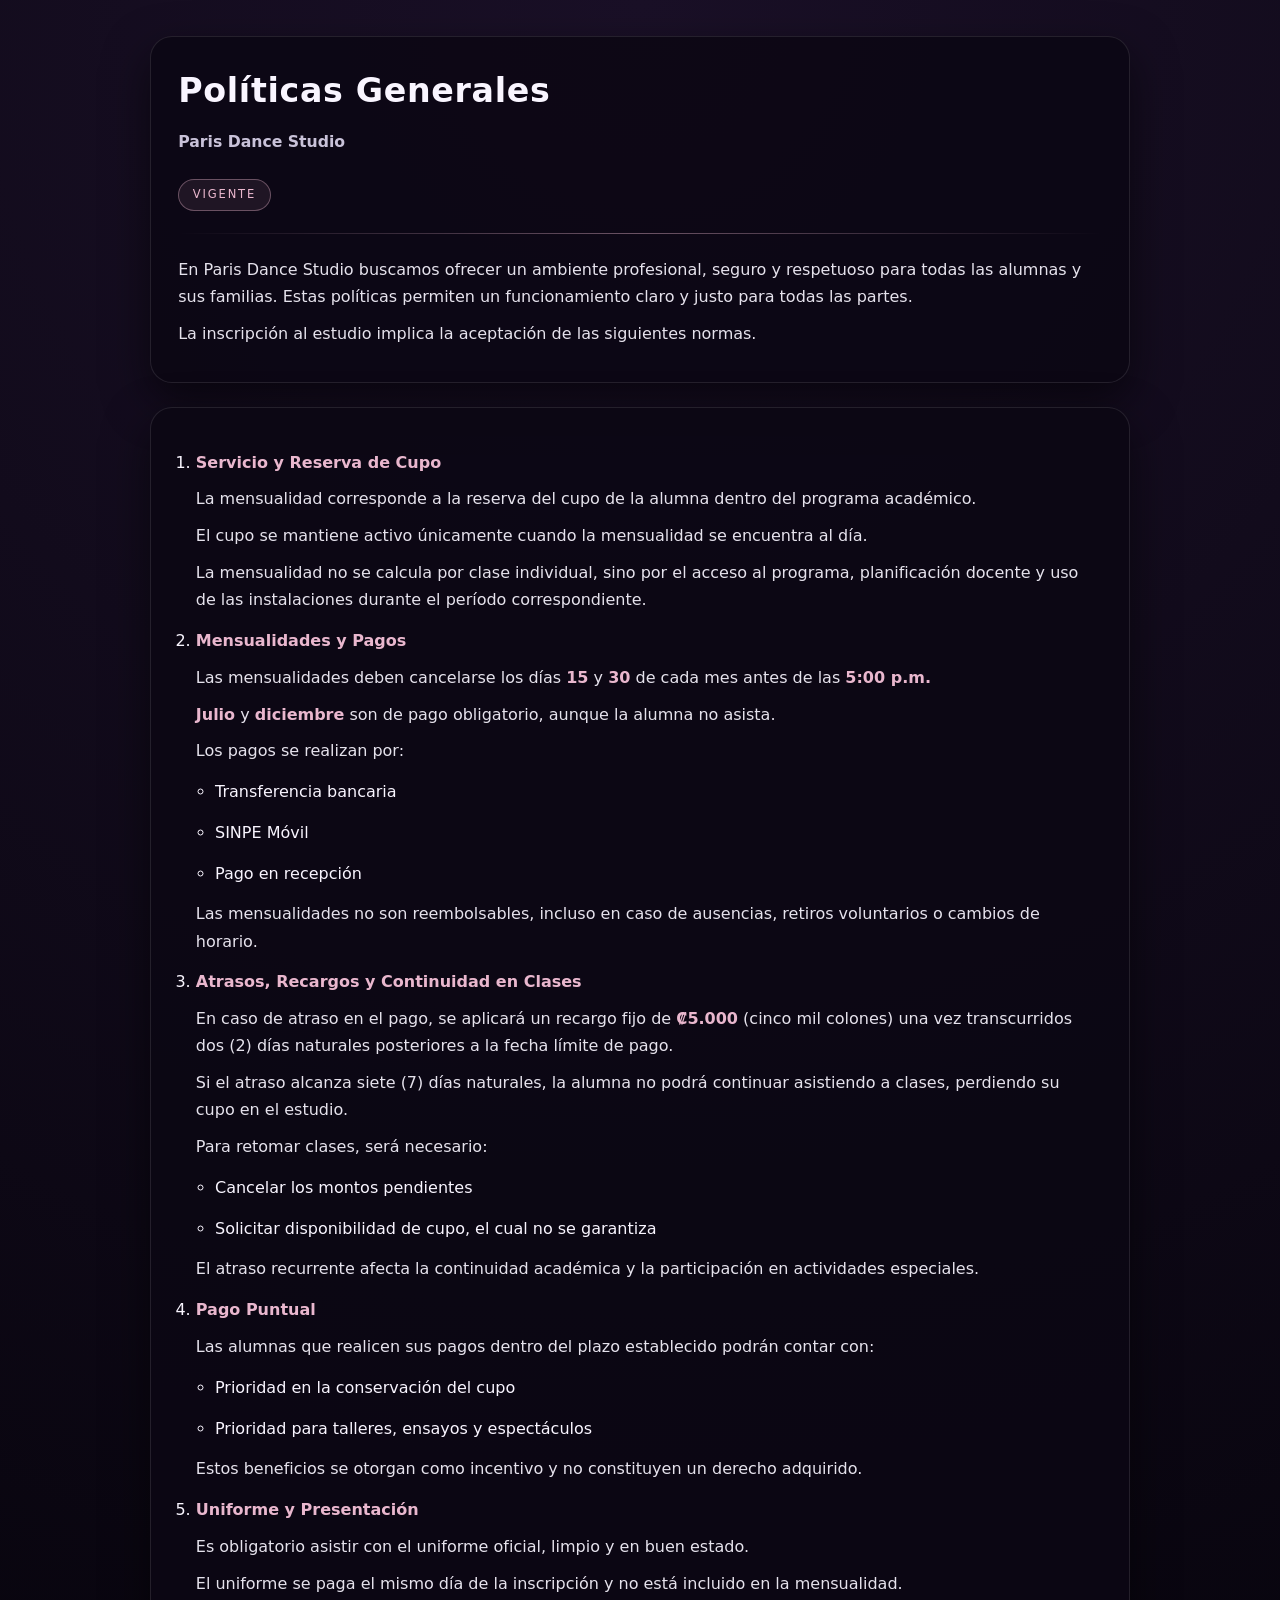
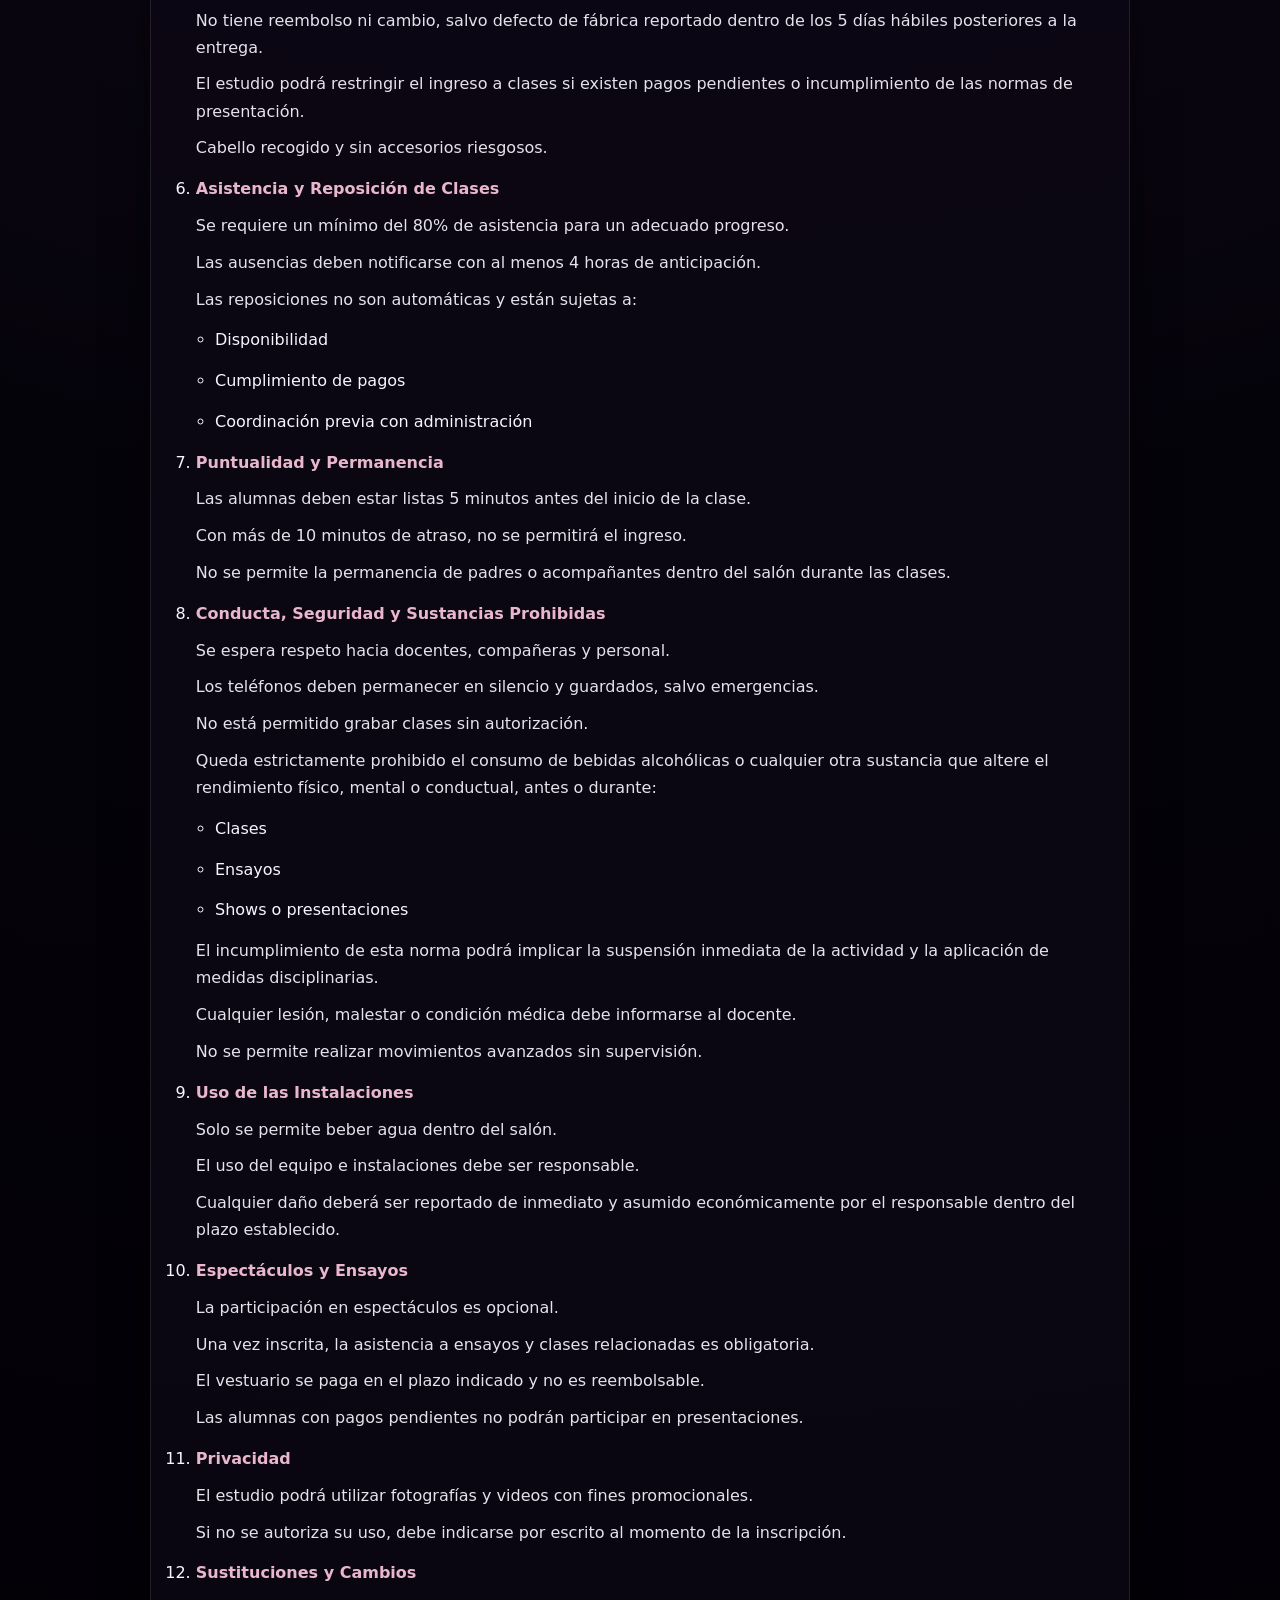
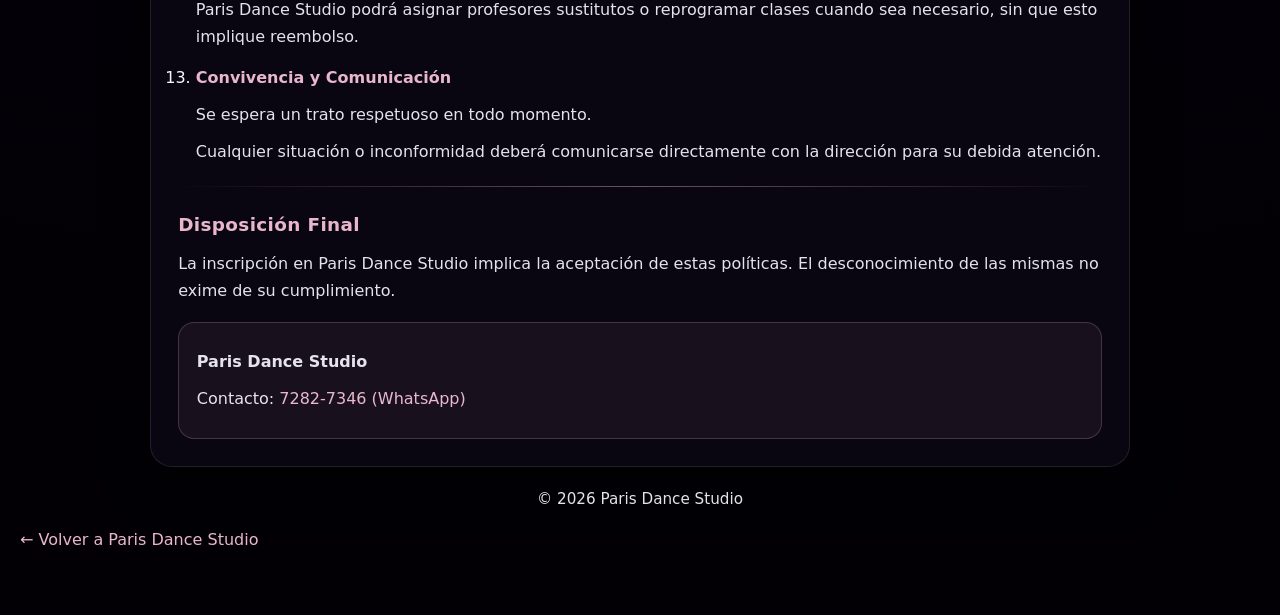
==== terminos.html @ 56bebdb5 "politicas agreggadas actualizadas" ====
<!DOCTYPE html>
<html lang="es">
<head>
  <meta charset="UTF-8" />
  <meta name="viewport" content="width=device-width, initial-scale=1.0" />
  <title>Políticas Generales | Paris Dance Studio</title>
  <meta name="robots" content="index, follow" />
  <meta name="description" content="Políticas generales de Paris Dance Studio: pagos, asistencia, uniforme, conducta, privacidad y condiciones de participación." />
  <link rel="canonical" href="https://parisdancestudio.com/terminos.html" />
  <style>
    :root{
      --bg:#05030a;
      --card: rgba(12, 7, 20, 0.88);
      --border: rgba(255,255,255,.10);
      --text:#f9f5ff;
      --muted:#c9c2d9;
      --accent:#f194c4;
      --accent-2:#f5c1d8;
      --shadow: 0 18px 45px rgba(0,0,0,.55);
      --r-lg: 22px;
      --max: 980px;
    }
    *{box-sizing:border-box;margin:0;padding:0}
    body{
      font-family: system-ui, -apple-system, "Segoe UI", Roboto, Arial, sans-serif;
      color:var(--text);
      line-height:1.7;
      background: radial-gradient(circle at top, #1a1027 0, var(--bg) 55%, #020005 100%);
      padding: 2.25rem 1.25rem 3.25rem;
    }
    .wrap{max-width:var(--max); margin:0 auto;}
    header{
      margin-bottom: 1.5rem;
      padding: 1.6rem 1.7rem;
      background: var(--card);
      border:1px solid var(--border);
      border-radius: var(--r-lg);
      box-shadow: var(--shadow);
    }
    h1{
      font-size: clamp(1.5rem, 2.6vw, 2.1rem);
      letter-spacing:.02em;
      margin-bottom:.35rem;
    }
    .sub{
      color: var(--muted);
      font-size: .98rem;
    }
    .badge{
      display:inline-flex;
      margin-top: .85rem;
      padding: .35rem .85rem;
      border-radius: 999px;
      border: 1px solid rgba(245,193,216,.35);
      background: rgba(245,193,216,.08);
      color: rgba(245,193,216,.95);
      text-transform: uppercase;
      letter-spacing: .16em;
      font-size: .72rem;
    }
    main{
      background: var(--card);
      border:1px solid var(--border);
      border-radius: var(--r-lg);
      box-shadow: var(--shadow);
      padding: 1.7rem 1.7rem;
    }
    h2{
      margin-top: 1.2rem;
      margin-bottom: .5rem;
      font-size: 1.15rem;
      color: rgba(245,193,216,.95);
      letter-spacing:.02em;
    }
    p{margin: .6rem 0; color: rgba(249,245,255,.92);}
    ol{margin: .85rem 0 0 1.1rem;}
    li{margin: .85rem 0;}
    li strong{color: rgba(245,193,216,.95);}
    ul{margin: .45rem 0 0 1.2rem;}
    .divider{
      height:1px;
      margin: 1.35rem 0;
      background: linear-gradient(90deg, transparent, rgba(245,193,216,.45), transparent);
      opacity:.9;
    }
    footer{
      margin-top: 1.25rem;
      color: var(--muted);
      font-size: .95rem;
      text-align: center;
    }
    a{color: rgba(245,193,216,.95); text-decoration: none;}
    a:hover{text-decoration: underline;}
    .note{
      margin-top: 1.1rem;
      padding: 1rem 1.1rem;
      border: 1px solid rgba(245,193,216,.20);
      border-radius: 16px;
      background: rgba(245,193,216,.06);
      color: rgba(249,245,255,.92);
    }
  </style>
</head>
<body>
  <div class="wrap">
    <header>
      <h1>Políticas Generales</h1>
      <p class="sub"><strong>Paris Dance Studio</strong></p>
      <span class="badge">Vigente</span>
      <div class="divider"></div>
      <p>
        En Paris Dance Studio buscamos ofrecer un ambiente profesional, seguro y respetuoso para todas las alumnas y sus familias.
        Estas políticas permiten un funcionamiento claro y justo para todas las partes.
      </p>
      <p>
        La inscripción al estudio implica la aceptación de las siguientes normas.
      </p>
    </header>

    <main>
      <ol>
        <li>
          <strong>Servicio y Reserva de Cupo</strong>
          <p>La mensualidad corresponde a la reserva del cupo de la alumna dentro del programa académico.</p>
          <p>El cupo se mantiene activo únicamente cuando la mensualidad se encuentra al día.</p>
          <p>La mensualidad no se calcula por clase individual, sino por el acceso al programa, planificación docente y uso de las instalaciones durante el período correspondiente.</p>
        </li>

        <li>
          <strong>Mensualidades y Pagos</strong>
          <p>Las mensualidades deben cancelarse los días <strong>15</strong> y <strong>30</strong> de cada mes antes de las <strong>5:00 p.m.</strong></p>
          <p><strong>Julio</strong> y <strong>diciembre</strong> son de pago obligatorio, aunque la alumna no asista.</p>
          <p>Los pagos se realizan por:</p>
          <ul>
            <li>Transferencia bancaria</li>
            <li>SINPE Móvil</li>
            <li>Pago en recepción</li>
          </ul>
          <p>Las mensualidades no son reembolsables, incluso en caso de ausencias, retiros voluntarios o cambios de horario.</p>
        </li>

        <li>
          <strong>Atrasos, Recargos y Continuidad en Clases</strong>
          <p>En caso de atraso en el pago, se aplicará un recargo fijo de <strong>₡5.000</strong> (cinco mil colones) una vez transcurridos dos (2) días naturales posteriores a la fecha límite de pago.</p>
          <p>Si el atraso alcanza siete (7) días naturales, la alumna no podrá continuar asistiendo a clases, perdiendo su cupo en el estudio.</p>
          <p>Para retomar clases, será necesario:</p>
          <ul>
            <li>Cancelar los montos pendientes</li>
            <li>Solicitar disponibilidad de cupo, el cual no se garantiza</li>
          </ul>
          <p>El atraso recurrente afecta la continuidad académica y la participación en actividades especiales.</p>
        </li>

        <li>
          <strong>Pago Puntual</strong>
          <p>Las alumnas que realicen sus pagos dentro del plazo establecido podrán contar con:</p>
          <ul>
            <li>Prioridad en la conservación del cupo</li>
            <li>Prioridad para talleres, ensayos y espectáculos</li>
          </ul>
          <p>Estos beneficios se otorgan como incentivo y no constituyen un derecho adquirido.</p>
        </li>

        <li>
          <strong>Uniforme y Presentación</strong>
          <p>Es obligatorio asistir con el uniforme oficial, limpio y en buen estado.</p>
          <p>El uniforme se paga el mismo día de la inscripción y no está incluido en la mensualidad.</p>
          <p>No tiene reembolso ni cambio, salvo defecto de fábrica reportado dentro de los 5 días hábiles posteriores a la entrega.</p>
          <p>El estudio podrá restringir el ingreso a clases si existen pagos pendientes o incumplimiento de las normas de presentación.</p>
          <p>Cabello recogido y sin accesorios riesgosos.</p>
        </li>

        <li>
          <strong>Asistencia y Reposición de Clases</strong>
          <p>Se requiere un mínimo del 80% de asistencia para un adecuado progreso.</p>
          <p>Las ausencias deben notificarse con al menos 4 horas de anticipación.</p>
          <p>Las reposiciones no son automáticas y están sujetas a:</p>
          <ul>
            <li>Disponibilidad</li>
            <li>Cumplimiento de pagos</li>
            <li>Coordinación previa con administración</li>
          </ul>
        </li>

        <li>
          <strong>Puntualidad y Permanencia</strong>
          <p>Las alumnas deben estar listas 5 minutos antes del inicio de la clase.</p>
          <p>Con más de 10 minutos de atraso, no se permitirá el ingreso.</p>
          <p>No se permite la permanencia de padres o acompañantes dentro del salón durante las clases.</p>
        </li>

        <li>
          <strong>Conducta, Seguridad y Sustancias Prohibidas</strong>
          <p>Se espera respeto hacia docentes, compañeras y personal.</p>
          <p>Los teléfonos deben permanecer en silencio y guardados, salvo emergencias.</p>
          <p>No está permitido grabar clases sin autorización.</p>
          <p>
            Queda estrictamente prohibido el consumo de bebidas alcohólicas o cualquier otra sustancia que altere el rendimiento físico,
            mental o conductual, antes o durante:
          </p>
          <ul>
            <li>Clases</li>
            <li>Ensayos</li>
            <li>Shows o presentaciones</li>
          </ul>
          <p>El incumplimiento de esta norma podrá implicar la suspensión inmediata de la actividad y la aplicación de medidas disciplinarias.</p>
          <p>Cualquier lesión, malestar o condición médica debe informarse al docente.</p>
          <p>No se permite realizar movimientos avanzados sin supervisión.</p>
        </li>

        <li>
          <strong>Uso de las Instalaciones</strong>
          <p>Solo se permite beber agua dentro del salón.</p>
          <p>El uso del equipo e instalaciones debe ser responsable.</p>
          <p>Cualquier daño deberá ser reportado de inmediato y asumido económicamente por el responsable dentro del plazo establecido.</p>
        </li>

        <li>
          <strong>Espectáculos y Ensayos</strong>
          <p>La participación en espectáculos es opcional.</p>
          <p>Una vez inscrita, la asistencia a ensayos y clases relacionadas es obligatoria.</p>
          <p>El vestuario se paga en el plazo indicado y no es reembolsable.</p>
          <p>Las alumnas con pagos pendientes no podrán participar en presentaciones.</p>
        </li>

        <li>
          <strong>Privacidad</strong>
          <p>El estudio podrá utilizar fotografías y videos con fines promocionales.</p>
          <p>Si no se autoriza su uso, debe indicarse por escrito al momento de la inscripción.</p>
        </li>

        <li>
          <strong>Sustituciones y Cambios</strong>
          <p>Paris Dance Studio podrá asignar profesores sustitutos o reprogramar clases cuando sea necesario, sin que esto implique reembolso.</p>
        </li>

        <li>
          <strong>Convivencia y Comunicación</strong>
          <p>Se espera un trato respetuoso en todo momento.</p>
          <p>Cualquier situación o inconformidad deberá comunicarse directamente con la dirección para su debida atención.</p>
        </li>
      </ol>

      <div class="divider"></div>

      <h2>Disposición Final</h2>
      <p>
        La inscripción en Paris Dance Studio implica la aceptación de estas políticas.
        El desconocimiento de las mismas no exime de su cumplimiento.
      </p>

      <div class="note">
        <p><strong>Paris Dance Studio</strong></p>
        <p>Contacto: <a href="https://wa.me/50672827346" target="_blank" rel="noopener">7282-7346 (WhatsApp)</a></p>
      </div>
    </main>

    <footer>
      <p>© <span id="year"></span> Paris Dance Studio</p>
    </footer>
  </div>

  <script>
    document.getElementById("year").textContent = new Date().getFullYear();
  </script>
    <p style="margin-top:.8rem;">
    <a href="/" aria-label="Volver a Paris Dance Studio">
      ← Volver a Paris Dance Studio
    </a>
  </p>

</body>
</html>
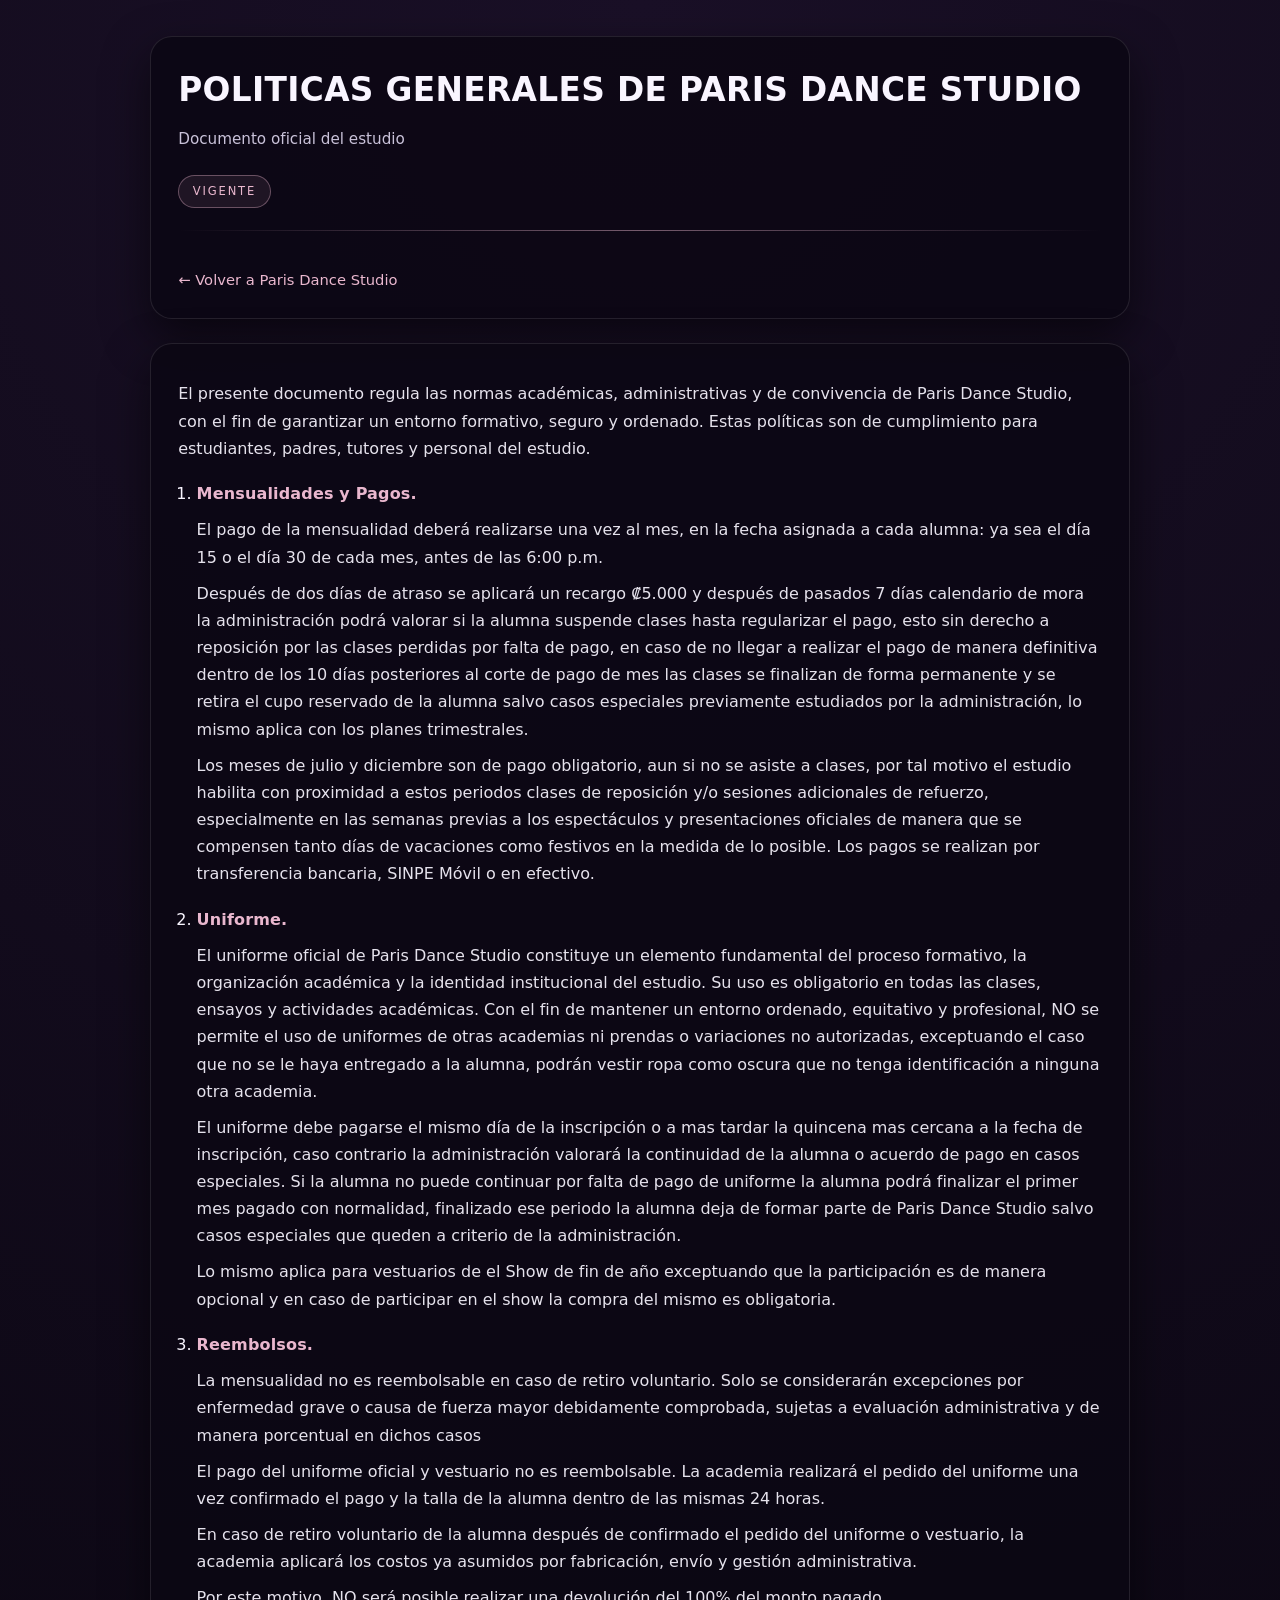
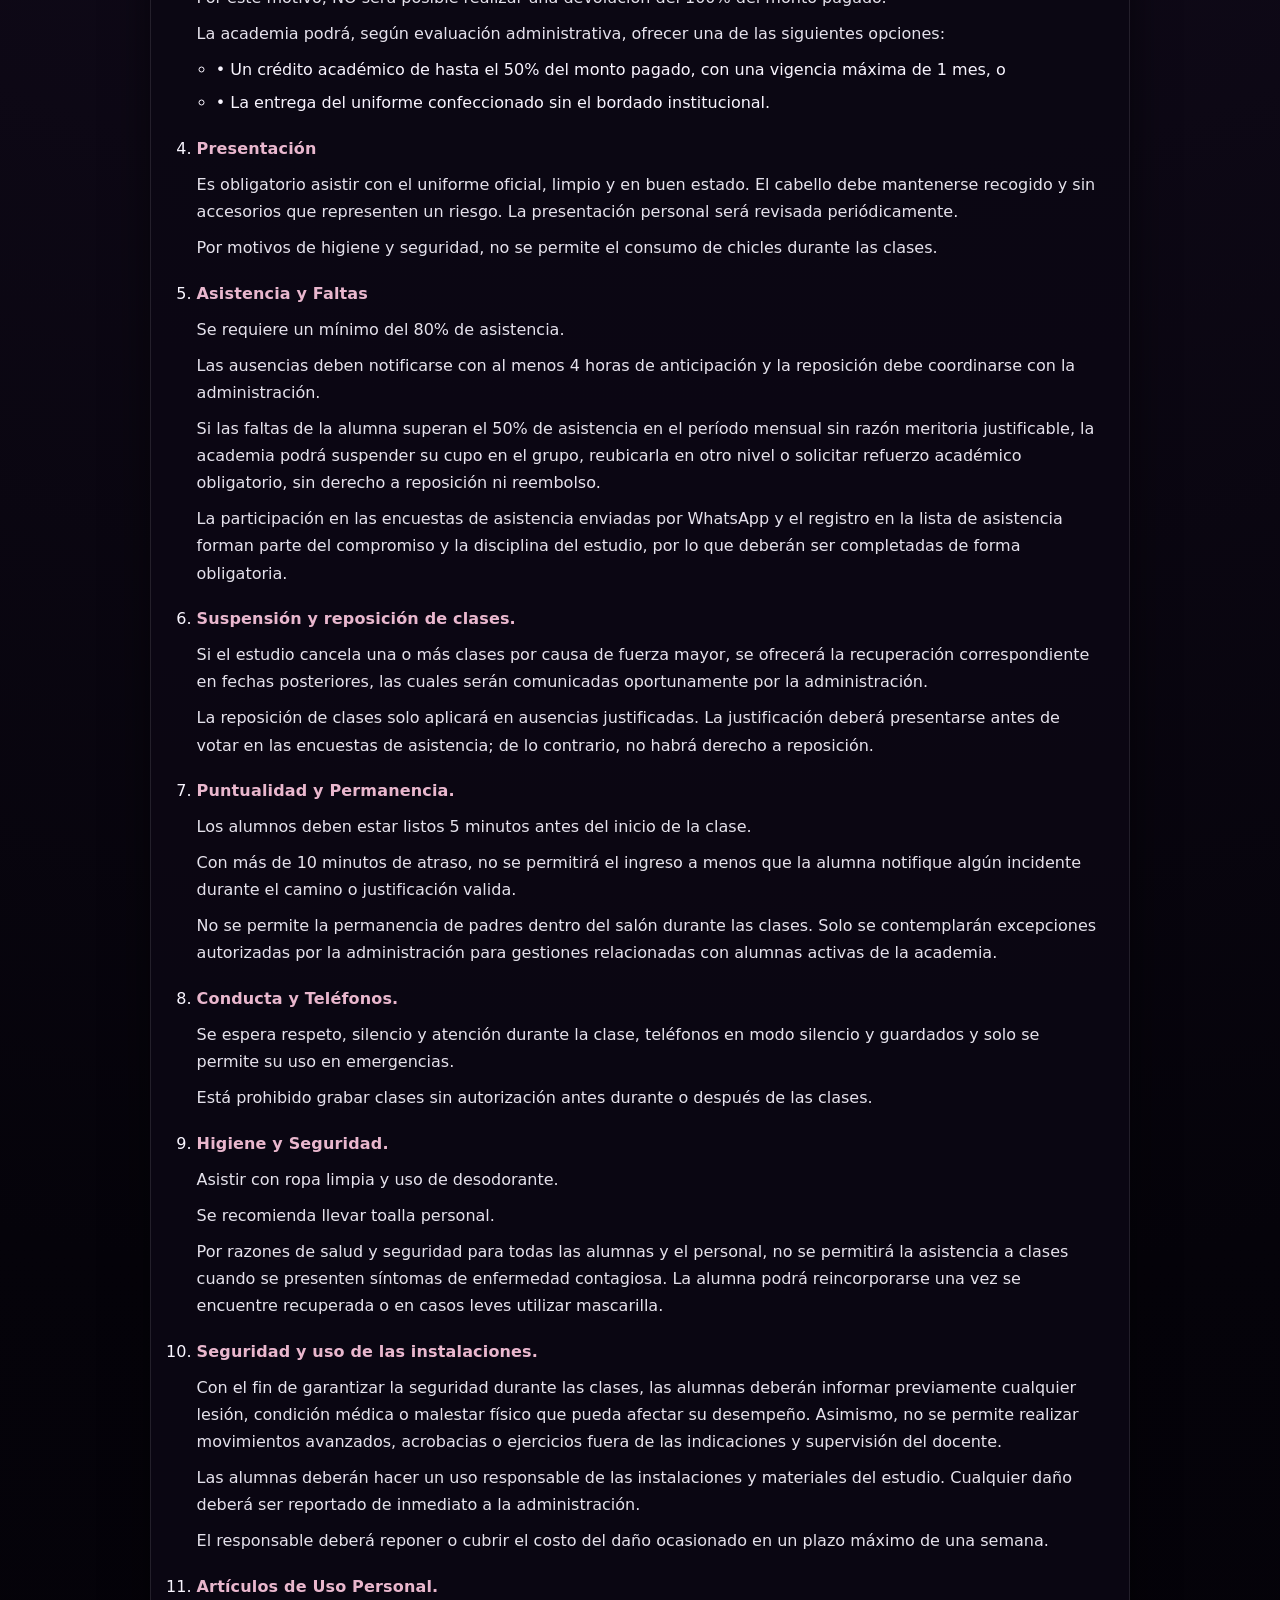
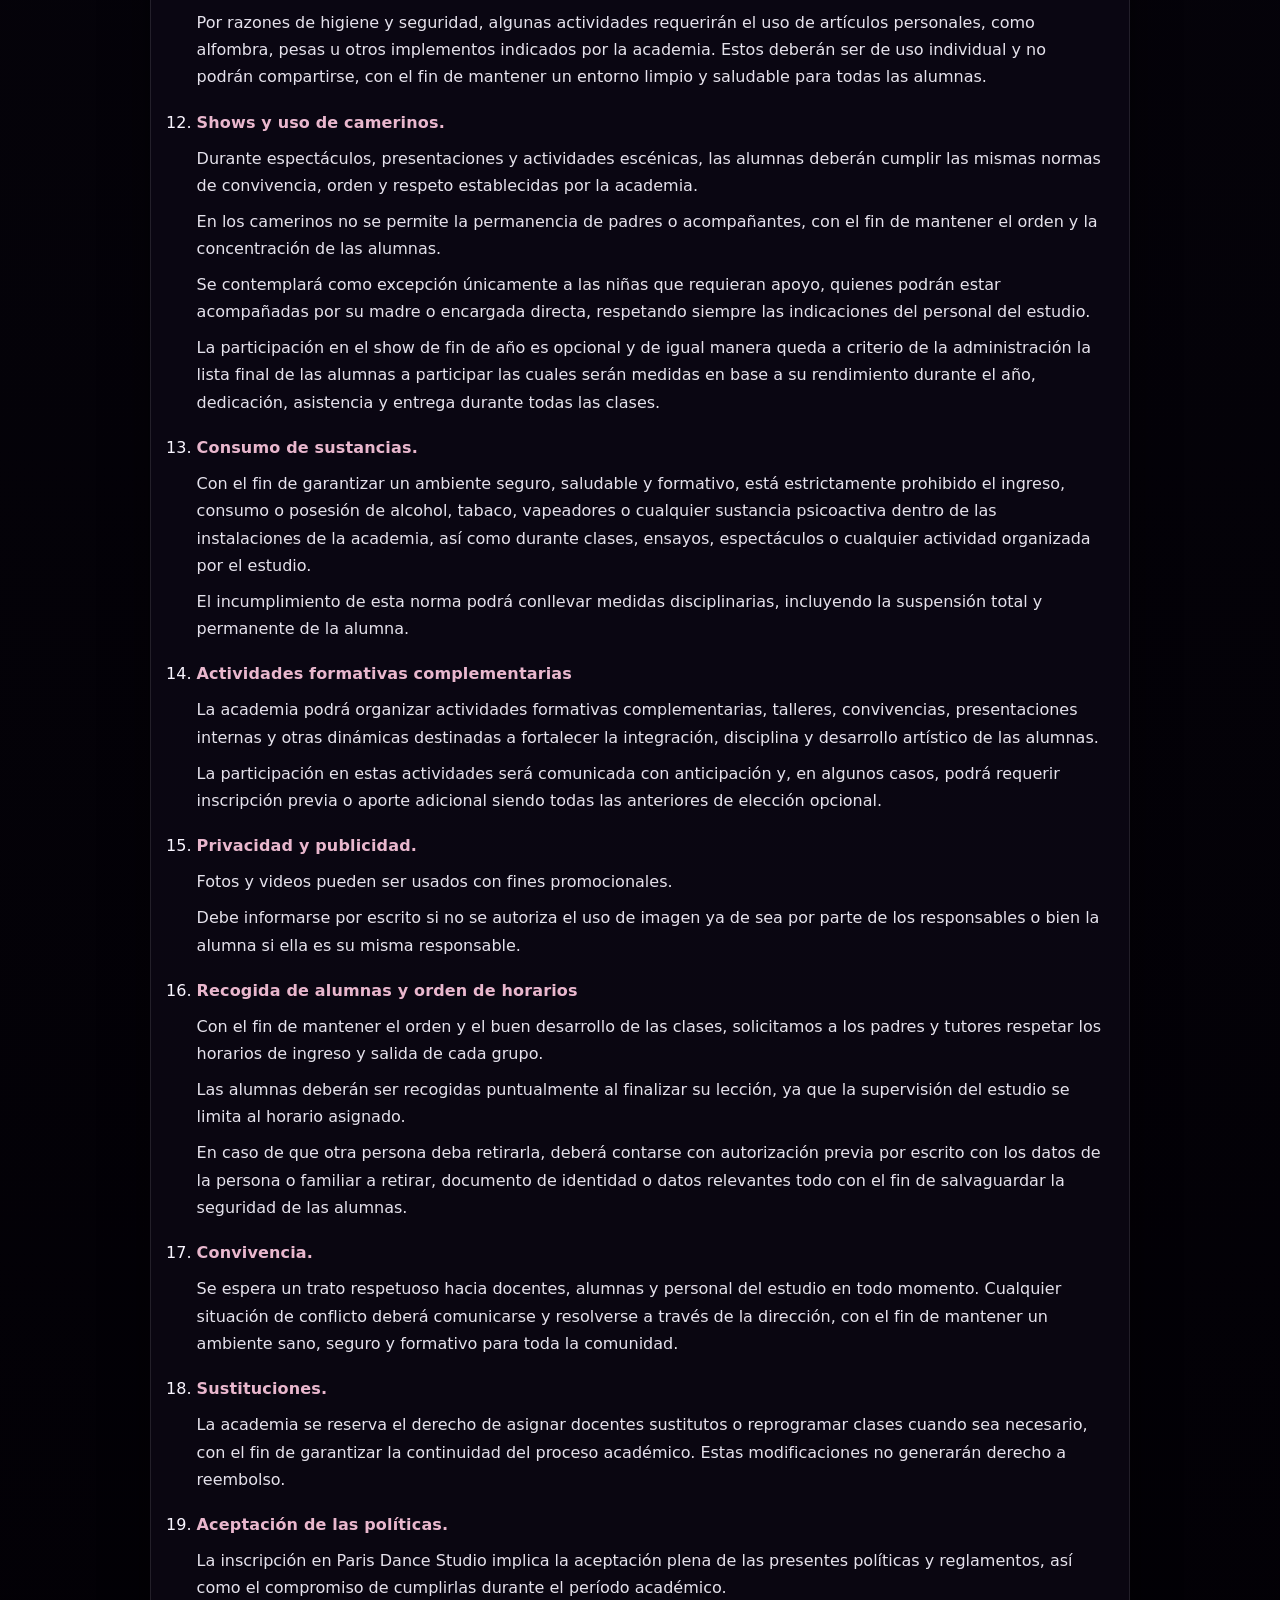
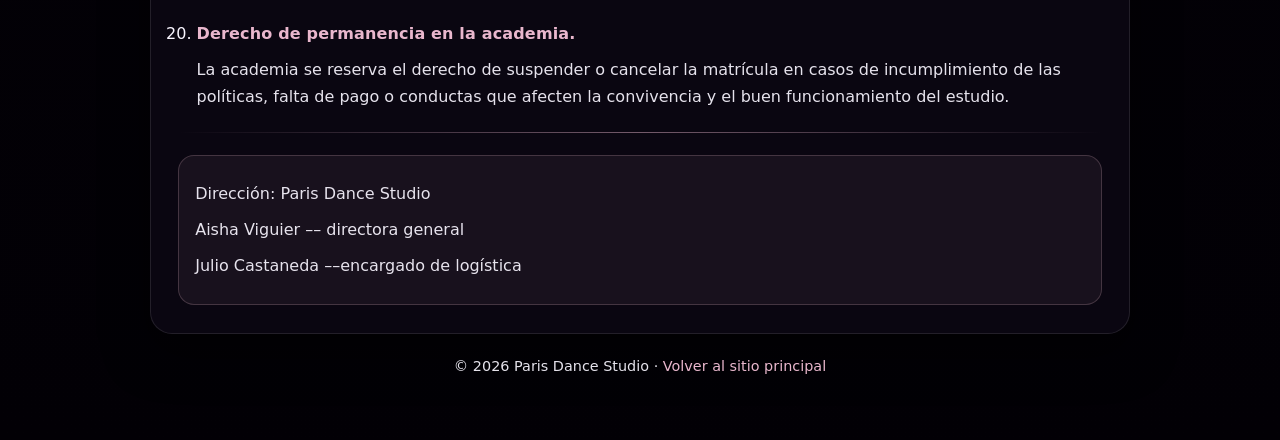
==== commit e4809f7c: "actualizacio politicas" ====
--- a/terminos.html
+++ b/terminos.html
@@ -4,9 +4,9 @@
   <meta charset="UTF-8" />
   <meta name="viewport" content="width=device-width, initial-scale=1.0" />
   <title>Políticas Generales | Paris Dance Studio</title>
-  <meta name="robots" content="index, follow" />
-  <meta name="description" content="Políticas generales de Paris Dance Studio: pagos, asistencia, uniforme, conducta, privacidad y condiciones de participación." />
+  <meta name="description" content="Políticas generales de Paris Dance Studio." />
   <link rel="canonical" href="https://parisdancestudio.com/terminos.html" />
+
   <style>
     :root{
       --bg:#05030a;
@@ -20,7 +20,9 @@
       --r-lg: 22px;
       --max: 980px;
     }
+
     *{box-sizing:border-box;margin:0;padding:0}
+
     body{
       font-family: system-ui, -apple-system, "Segoe UI", Roboto, Arial, sans-serif;
       color:var(--text);
@@ -28,7 +30,9 @@
       background: radial-gradient(circle at top, #1a1027 0, var(--bg) 55%, #020005 100%);
       padding: 2.25rem 1.25rem 3.25rem;
     }
+
     .wrap{max-width:var(--max); margin:0 auto;}
+
     header{
       margin-bottom: 1.5rem;
       padding: 1.6rem 1.7rem;
@@ -37,15 +41,19 @@
       border-radius: var(--r-lg);
       box-shadow: var(--shadow);
     }
+
     h1{
-      font-size: clamp(1.5rem, 2.6vw, 2.1rem);
-      letter-spacing:.02em;
-      margin-bottom:.35rem;
-    }
+      font-size: clamp(1.4rem, 2.6vw, 2.05rem);
+      margin-bottom:.45rem;
+      letter-spacing:.01em;
+      text-transform:uppercase;
+    }
+
     .sub{
       color: var(--muted);
-      font-size: .98rem;
-    }
+      font-size: .95rem;
+    }
+
     .badge{
       display:inline-flex;
       margin-top: .85rem;
@@ -58,216 +66,248 @@
       letter-spacing: .16em;
       font-size: .72rem;
     }
+
+    .back-link{
+      display:inline-flex;
+      margin-top:.9rem;
+      font-size:.92rem;
+      color: rgba(245,193,216,.95);
+      text-decoration:none;
+    }
+    .back-link:hover{ text-decoration:underline; }
+
     main{
       background: var(--card);
       border:1px solid var(--border);
       border-radius: var(--r-lg);
       box-shadow: var(--shadow);
-      padding: 1.7rem 1.7rem;
-    }
-    h2{
-      margin-top: 1.2rem;
-      margin-bottom: .5rem;
-      font-size: 1.15rem;
-      color: rgba(245,193,216,.95);
-      letter-spacing:.02em;
-    }
-    p{margin: .6rem 0; color: rgba(249,245,255,.92);}
-    ol{margin: .85rem 0 0 1.1rem;}
-    li{margin: .85rem 0;}
-    li strong{color: rgba(245,193,216,.95);}
-    ul{margin: .45rem 0 0 1.2rem;}
+      padding: 1.7rem;
+    }
+
+    p{margin:.55rem 0; color:rgba(249,245,255,.92);}
+
     .divider{
       height:1px;
       margin: 1.35rem 0;
       background: linear-gradient(90deg, transparent, rgba(245,193,216,.45), transparent);
-      opacity:.9;
-    }
-    footer{
-      margin-top: 1.25rem;
-      color: var(--muted);
-      font-size: .95rem;
-      text-align: center;
-    }
-    a{color: rgba(245,193,216,.95); text-decoration: none;}
-    a:hover{text-decoration: underline;}
+    }
+
+    ol{margin: .9rem 0 0 1.15rem;}
+    li{margin: 1.15rem 0;}
+
+    /* Título del punto (mantiene el texto tal cual, solo lo estiliza) */
+    .item-title{
+      display:block;
+      color: rgba(245,193,216,.95);
+      font-weight: 700;
+      margin-bottom: .35rem;
+      letter-spacing:.01em;
+    }
+
+    ul{margin:.45rem 0 .45rem 1.2rem;}
+    ul li{margin:.4rem 0;}
+
     .note{
-      margin-top: 1.1rem;
-      padding: 1rem 1.1rem;
+      margin-top: 1.2rem;
+      padding: 1rem;
       border: 1px solid rgba(245,193,216,.20);
       border-radius: 16px;
       background: rgba(245,193,216,.06);
-      color: rgba(249,245,255,.92);
+    }
+
+    footer{
+      margin-top: 1.3rem;
+      text-align:center;
+      color:var(--muted);
+      font-size:.9rem;
+    }
+
+    a{
+      color: rgba(245,193,216,.95);
+      text-decoration:none;
+    }
+    a:hover{text-decoration:underline;}
+
+    /* Responsive */
+    @media (max-width: 640px){
+      header, main{ padding: 1.25rem; }
+      ol{ margin-left: 1.05rem; }
     }
   </style>
 </head>
 <body>
-  <div class="wrap">
-    <header>
-      <h1>Políticas Generales</h1>
-      <p class="sub"><strong>Paris Dance Studio</strong></p>
-      <span class="badge">Vigente</span>
-      <div class="divider"></div>
-      <p>
-        En Paris Dance Studio buscamos ofrecer un ambiente profesional, seguro y respetuoso para todas las alumnas y sus familias.
-        Estas políticas permiten un funcionamiento claro y justo para todas las partes.
-      </p>
-      <p>
-        La inscripción al estudio implica la aceptación de las siguientes normas.
-      </p>
-    </header>
-
-    <main>
-      <ol>
-        <li>
-          <strong>Servicio y Reserva de Cupo</strong>
-          <p>La mensualidad corresponde a la reserva del cupo de la alumna dentro del programa académico.</p>
-          <p>El cupo se mantiene activo únicamente cuando la mensualidad se encuentra al día.</p>
-          <p>La mensualidad no se calcula por clase individual, sino por el acceso al programa, planificación docente y uso de las instalaciones durante el período correspondiente.</p>
-        </li>
-
-        <li>
-          <strong>Mensualidades y Pagos</strong>
-          <p>Las mensualidades deben cancelarse los días <strong>15</strong> y <strong>30</strong> de cada mes antes de las <strong>5:00 p.m.</strong></p>
-          <p><strong>Julio</strong> y <strong>diciembre</strong> son de pago obligatorio, aunque la alumna no asista.</p>
-          <p>Los pagos se realizan por:</p>
-          <ul>
-            <li>Transferencia bancaria</li>
-            <li>SINPE Móvil</li>
-            <li>Pago en recepción</li>
-          </ul>
-          <p>Las mensualidades no son reembolsables, incluso en caso de ausencias, retiros voluntarios o cambios de horario.</p>
-        </li>
-
-        <li>
-          <strong>Atrasos, Recargos y Continuidad en Clases</strong>
-          <p>En caso de atraso en el pago, se aplicará un recargo fijo de <strong>₡5.000</strong> (cinco mil colones) una vez transcurridos dos (2) días naturales posteriores a la fecha límite de pago.</p>
-          <p>Si el atraso alcanza siete (7) días naturales, la alumna no podrá continuar asistiendo a clases, perdiendo su cupo en el estudio.</p>
-          <p>Para retomar clases, será necesario:</p>
-          <ul>
-            <li>Cancelar los montos pendientes</li>
-            <li>Solicitar disponibilidad de cupo, el cual no se garantiza</li>
-          </ul>
-          <p>El atraso recurrente afecta la continuidad académica y la participación en actividades especiales.</p>
-        </li>
-
-        <li>
-          <strong>Pago Puntual</strong>
-          <p>Las alumnas que realicen sus pagos dentro del plazo establecido podrán contar con:</p>
-          <ul>
-            <li>Prioridad en la conservación del cupo</li>
-            <li>Prioridad para talleres, ensayos y espectáculos</li>
-          </ul>
-          <p>Estos beneficios se otorgan como incentivo y no constituyen un derecho adquirido.</p>
-        </li>
-
-        <li>
-          <strong>Uniforme y Presentación</strong>
-          <p>Es obligatorio asistir con el uniforme oficial, limpio y en buen estado.</p>
-          <p>El uniforme se paga el mismo día de la inscripción y no está incluido en la mensualidad.</p>
-          <p>No tiene reembolso ni cambio, salvo defecto de fábrica reportado dentro de los 5 días hábiles posteriores a la entrega.</p>
-          <p>El estudio podrá restringir el ingreso a clases si existen pagos pendientes o incumplimiento de las normas de presentación.</p>
-          <p>Cabello recogido y sin accesorios riesgosos.</p>
-        </li>
-
-        <li>
-          <strong>Asistencia y Reposición de Clases</strong>
-          <p>Se requiere un mínimo del 80% de asistencia para un adecuado progreso.</p>
-          <p>Las ausencias deben notificarse con al menos 4 horas de anticipación.</p>
-          <p>Las reposiciones no son automáticas y están sujetas a:</p>
-          <ul>
-            <li>Disponibilidad</li>
-            <li>Cumplimiento de pagos</li>
-            <li>Coordinación previa con administración</li>
-          </ul>
-        </li>
-
-        <li>
-          <strong>Puntualidad y Permanencia</strong>
-          <p>Las alumnas deben estar listas 5 minutos antes del inicio de la clase.</p>
-          <p>Con más de 10 minutos de atraso, no se permitirá el ingreso.</p>
-          <p>No se permite la permanencia de padres o acompañantes dentro del salón durante las clases.</p>
-        </li>
-
-        <li>
-          <strong>Conducta, Seguridad y Sustancias Prohibidas</strong>
-          <p>Se espera respeto hacia docentes, compañeras y personal.</p>
-          <p>Los teléfonos deben permanecer en silencio y guardados, salvo emergencias.</p>
-          <p>No está permitido grabar clases sin autorización.</p>
-          <p>
-            Queda estrictamente prohibido el consumo de bebidas alcohólicas o cualquier otra sustancia que altere el rendimiento físico,
-            mental o conductual, antes o durante:
-          </p>
-          <ul>
-            <li>Clases</li>
-            <li>Ensayos</li>
-            <li>Shows o presentaciones</li>
-          </ul>
-          <p>El incumplimiento de esta norma podrá implicar la suspensión inmediata de la actividad y la aplicación de medidas disciplinarias.</p>
-          <p>Cualquier lesión, malestar o condición médica debe informarse al docente.</p>
-          <p>No se permite realizar movimientos avanzados sin supervisión.</p>
-        </li>
-
-        <li>
-          <strong>Uso de las Instalaciones</strong>
-          <p>Solo se permite beber agua dentro del salón.</p>
-          <p>El uso del equipo e instalaciones debe ser responsable.</p>
-          <p>Cualquier daño deberá ser reportado de inmediato y asumido económicamente por el responsable dentro del plazo establecido.</p>
-        </li>
-
-        <li>
-          <strong>Espectáculos y Ensayos</strong>
-          <p>La participación en espectáculos es opcional.</p>
-          <p>Una vez inscrita, la asistencia a ensayos y clases relacionadas es obligatoria.</p>
-          <p>El vestuario se paga en el plazo indicado y no es reembolsable.</p>
-          <p>Las alumnas con pagos pendientes no podrán participar en presentaciones.</p>
-        </li>
-
-        <li>
-          <strong>Privacidad</strong>
-          <p>El estudio podrá utilizar fotografías y videos con fines promocionales.</p>
-          <p>Si no se autoriza su uso, debe indicarse por escrito al momento de la inscripción.</p>
-        </li>
-
-        <li>
-          <strong>Sustituciones y Cambios</strong>
-          <p>Paris Dance Studio podrá asignar profesores sustitutos o reprogramar clases cuando sea necesario, sin que esto implique reembolso.</p>
-        </li>
-
-        <li>
-          <strong>Convivencia y Comunicación</strong>
-          <p>Se espera un trato respetuoso en todo momento.</p>
-          <p>Cualquier situación o inconformidad deberá comunicarse directamente con la dirección para su debida atención.</p>
-        </li>
-      </ol>
-
-      <div class="divider"></div>
-
-      <h2>Disposición Final</h2>
-      <p>
-        La inscripción en Paris Dance Studio implica la aceptación de estas políticas.
-        El desconocimiento de las mismas no exime de su cumplimiento.
-      </p>
-
-      <div class="note">
-        <p><strong>Paris Dance Studio</strong></p>
-        <p>Contacto: <a href="https://wa.me/50672827346" target="_blank" rel="noopener">7282-7346 (WhatsApp)</a></p>
-      </div>
-    </main>
-
-    <footer>
-      <p>© <span id="year"></span> Paris Dance Studio</p>
-    </footer>
-  </div>
-
-  <script>
-    document.getElementById("year").textContent = new Date().getFullYear();
-  </script>
-    <p style="margin-top:.8rem;">
-    <a href="/" aria-label="Volver a Paris Dance Studio">
-      ← Volver a Paris Dance Studio
-    </a>
-  </p>
+
+<div class="wrap">
+
+  <header>
+    <h1>POLITICAS GENERALES DE PARIS DANCE STUDIO</h1>
+    <p class="sub">Documento oficial del estudio</p>
+    <span class="badge">Vigente</span>
+    <div class="divider"></div>
+    <a class="back-link" href="/">← Volver a Paris Dance Studio</a>
+  </header>
+
+  <main>
+
+    <p>El presente documento regula las normas académicas, administrativas y de convivencia de Paris Dance Studio, con el fin de garantizar un entorno formativo, seguro y ordenado. Estas políticas son de cumplimiento para estudiantes, padres, tutores y personal del estudio.</p>
+
+    <ol>
+
+      <li>
+        <span class="item-title">Mensualidades y Pagos.</span>
+        <p>El pago de la mensualidad deberá realizarse una vez al mes, en la fecha asignada a cada alumna: ya sea el día 15 o el día 30 de cada mes, antes de las 6:00 p.m.</p>
+        <p>Después de dos días de atraso se aplicará un recargo ₡5.000 y después de pasados 7 días calendario de mora la administración podrá valorar si la alumna suspende clases hasta regularizar el pago, esto sin derecho a reposición por las clases perdidas por falta de pago, en caso de no llegar a realizar el pago de manera definitiva dentro de los  10 días posteriores al corte de pago de mes las clases se finalizan de forma permanente y se retira el cupo reservado de la alumna salvo casos especiales previamente estudiados por la administración, lo mismo aplica con los planes trimestrales.</p>
+        <p>Los meses de julio y diciembre son de pago obligatorio, aun si no se asiste a clases, por tal motivo el estudio habilita con proximidad a estos periodos clases de reposición y/o sesiones adicionales de refuerzo, especialmente en las semanas previas a los espectáculos y presentaciones oficiales de manera que se compensen tanto días de vacaciones como festivos en la medida de lo posible. Los pagos se realizan por transferencia bancaria, SINPE Móvil o en efectivo.</p>
+      </li>
+
+      <li>
+        <span class="item-title">Uniforme.</span>
+        <p>El uniforme oficial de Paris Dance Studio constituye un elemento fundamental del proceso formativo, la organización académica y la identidad institucional del estudio. Su uso es obligatorio en todas las clases, ensayos y actividades académicas. Con el fin de mantener un entorno ordenado, equitativo y profesional, NO se permite el uso de uniformes de otras academias ni prendas o variaciones no autorizadas, exceptuando el caso que no se le haya entregado a la alumna, podrán vestir ropa como oscura que no tenga identificación a ninguna otra academia.</p>
+        <p>El uniforme debe pagarse el mismo día de la inscripción o a mas tardar la quincena mas cercana a la fecha de inscripción, caso contrario la administración valorará la continuidad de la alumna o acuerdo de pago en casos especiales. Si la alumna no puede continuar por falta de pago de uniforme la alumna podrá finalizar el primer mes pagado con normalidad, finalizado ese periodo la alumna deja de formar parte de Paris Dance Studio salvo casos especiales que queden a criterio de la administración.</p>
+        <p>Lo mismo aplica para vestuarios de el Show de fin de año exceptuando que la participación es de manera opcional y en caso de participar en el show la compra del mismo es obligatoria.</p>
+      </li>
+
+      <li>
+        <span class="item-title">Reembolsos.</span>
+        <p>La mensualidad no es reembolsable en caso de retiro voluntario. Solo se considerarán excepciones por enfermedad grave o causa de fuerza mayor debidamente comprobada, sujetas a evaluación administrativa y de manera porcentual en dichos casos</p>
+        <p>El pago del uniforme oficial y vestuario no es reembolsable. La academia realizará el pedido del uniforme una vez confirmado el pago y la talla de la alumna dentro de las mismas 24 horas.</p>
+
+        <p>En caso de retiro voluntario de la alumna después de confirmado el pedido del uniforme o vestuario, la academia aplicará los costos ya asumidos por fabricación, envío y gestión administrativa.</p>
+        <p>Por este motivo, NO será posible realizar una devolución del 100% del monto pagado. </p>
+        <p>La academia podrá, según evaluación administrativa, ofrecer una de las siguientes opciones:</p>
+        <ul>
+          <li>•	Un crédito académico de hasta el 50% del monto pagado, con una vigencia máxima de 1 mes, o</li>
+          <li>•	La entrega del uniforme confeccionado sin el bordado institucional.</li>
+        </ul>
+      </li>
+
+      <li>
+        <span class="item-title">Presentación</span>
+        <p>Es obligatorio asistir con el uniforme oficial, limpio y en buen estado. El cabello debe mantenerse recogido y sin accesorios que representen un riesgo. La presentación personal será revisada periódicamente.</p>
+        <p>Por motivos de higiene y seguridad, no se permite el consumo de chicles durante las clases.</p>
+      </li>
+
+      <li>
+        <span class="item-title">Asistencia y Faltas</span>
+        <p>Se requiere un mínimo del 80% de asistencia.</p>
+        <p>Las ausencias deben notificarse con al menos 4 horas de anticipación y la reposición debe coordinarse con la administración. </p>
+        <p>Si las faltas de la alumna superan el 50% de asistencia en el período mensual sin razón meritoria justificable, la academia podrá suspender su cupo en el grupo, reubicarla en otro nivel o solicitar refuerzo académico obligatorio, sin derecho a reposición ni reembolso.</p>
+        <p>La participación en las encuestas de asistencia enviadas por WhatsApp y el registro en la lista de asistencia forman parte del compromiso y la disciplina del estudio, por lo que deberán ser completadas de forma obligatoria.</p>
+      </li>
+
+      <li>
+        <span class="item-title">Suspensión y reposición de clases.</span>
+        <p>Si el estudio cancela una o más clases por causa de fuerza mayor, se ofrecerá la recuperación correspondiente en fechas posteriores, las cuales serán comunicadas oportunamente por la administración.</p>
+        <p>La reposición de clases solo aplicará en ausencias justificadas. La justificación deberá presentarse antes de votar en las encuestas de asistencia; de lo contrario, no habrá derecho a reposición.</p>
+      </li>
+
+      <li>
+        <span class="item-title">Puntualidad y Permanencia.</span>
+        <p>Los alumnos deben estar listos 5 minutos antes del inicio de la clase.</p>
+        <p>Con más de 10 minutos de atraso, no se permitirá el ingreso a menos que la alumna notifique algún incidente durante el camino o justificación valida.</p>
+        <p>No se permite la permanencia de padres dentro del salón durante las clases. Solo se contemplarán excepciones autorizadas por la administración para gestiones relacionadas con alumnas activas de la academia.</p>
+      </li>
+
+      <li>
+        <span class="item-title">Conducta y Teléfonos.</span>
+        <p>Se espera respeto, silencio y atención durante la clase, teléfonos en modo silencio y guardados y solo se permite su uso en emergencias.</p>
+        <p>Está prohibido grabar clases sin autorización antes durante o después de las clases.</p>
+      </li>
+
+      <li>
+        <span class="item-title">Higiene y Seguridad.</span>
+        <p>Asistir con ropa limpia y uso de desodorante.</p>
+        <p>Se recomienda llevar toalla personal.</p>
+        <p>Por razones de salud y seguridad para todas las alumnas y el personal, no se permitirá la asistencia a clases cuando se presenten síntomas de enfermedad contagiosa. La alumna podrá reincorporarse una vez se encuentre recuperada o en casos leves utilizar mascarilla.</p>
+      </li>
+
+      <li>
+        <span class="item-title">Seguridad y uso de las instalaciones.</span>
+        <p>Con el fin de garantizar la seguridad durante las clases, las alumnas deberán informar previamente cualquier lesión, condición médica o malestar físico que pueda afectar su desempeño. Asimismo, no se permite realizar movimientos avanzados, acrobacias o ejercicios fuera de las indicaciones y supervisión del docente.</p>
+        <p>Las alumnas deberán hacer un uso responsable de las instalaciones y materiales del estudio. Cualquier daño deberá ser reportado de inmediato a la administración.</p>
+        <p>El responsable deberá reponer o cubrir el costo del daño ocasionado en un plazo máximo de una semana. </p>
+      </li>
+
+      <li>
+        <span class="item-title">Artículos de Uso Personal.</span>
+        <p>Por razones de higiene y seguridad, algunas actividades requerirán el uso de artículos personales, como alfombra, pesas u otros implementos indicados por la academia. Estos deberán ser de uso individual y no podrán compartirse, con el fin de mantener un entorno limpio y saludable para todas las alumnas.</p>
+      </li>
+
+      <li>
+        <span class="item-title">Shows y uso de camerinos.</span>
+        <p>Durante espectáculos, presentaciones y actividades escénicas, las alumnas deberán cumplir las mismas normas de convivencia, orden y respeto establecidas por la academia.</p>
+        <p>En los camerinos no se permite la permanencia de padres o acompañantes, con el fin de mantener el orden y la concentración de las alumnas.</p>
+        <p>Se contemplará como excepción únicamente a las niñas que requieran apoyo, quienes podrán estar acompañadas por su madre o encargada directa, respetando siempre las indicaciones del personal del estudio.</p>
+        <p>La participación en el show de fin de año es opcional y de igual manera queda a criterio de la administración la lista final de las alumnas a participar las cuales serán medidas en base a su rendimiento durante el año, dedicación, asistencia y entrega durante todas las clases.</p>
+      </li>
+
+      <li>
+        <span class="item-title">Consumo de sustancias.</span>
+        <p>Con el fin de garantizar un ambiente seguro, saludable y formativo, está estrictamente prohibido el ingreso, consumo o posesión de alcohol, tabaco, vapeadores o cualquier sustancia psicoactiva dentro de las instalaciones de la academia, así como durante clases, ensayos, espectáculos o cualquier actividad organizada por el estudio.</p>
+        <p>El incumplimiento de esta norma podrá conllevar medidas disciplinarias, incluyendo la suspensión total y permanente de la alumna.</p>
+      </li>
+
+      <li>
+        <span class="item-title">Actividades formativas complementarias</span>
+        <p>La academia podrá organizar actividades formativas complementarias, talleres, convivencias, presentaciones internas y otras dinámicas destinadas a fortalecer la integración, disciplina y desarrollo artístico de las alumnas.</p>
+        <p>La participación en estas actividades será comunicada con anticipación y, en algunos casos, podrá requerir inscripción previa o aporte adicional siendo todas las anteriores de elección  opcional.</p>
+      </li>
+
+      <li>
+        <span class="item-title">Privacidad y publicidad.</span>
+        <p>Fotos y videos pueden ser usados con fines promocionales.</p>
+        <p>Debe informarse por escrito si no se autoriza el uso de imagen ya de sea por parte de los responsables o bien la alumna si ella es su misma responsable.</p>
+      </li>
+
+      <li>
+        <span class="item-title">Recogida de alumnas y orden de horarios</span>
+        <p>Con el fin de mantener el orden y el buen desarrollo de las clases, solicitamos a los padres y tutores respetar los horarios de ingreso y salida de cada grupo.</p>
+        <p>Las alumnas deberán ser recogidas puntualmente al finalizar su lección, ya que la supervisión del estudio se limita al horario asignado.</p>
+
+        <p>En caso de que otra persona deba retirarla, deberá contarse con autorización previa por escrito con los datos de la persona o familiar a retirar, documento de identidad o datos relevantes todo con el fin de salvaguardar la seguridad de las alumnas.</p>
+      </li>
+
+      <li>
+        <span class="item-title">Convivencia.</span>
+        <p>Se espera un trato respetuoso hacia docentes, alumnas y personal del estudio en todo momento. Cualquier situación de conflicto deberá comunicarse y resolverse a través de la dirección, con el fin de mantener un ambiente sano, seguro y formativo para toda la comunidad.</p>
+      </li>
+
+      <li>
+        <span class="item-title">Sustituciones.</span>
+        <p>La academia se reserva el derecho de asignar docentes sustitutos o reprogramar clases cuando sea necesario, con el fin de garantizar la continuidad del proceso académico. Estas modificaciones no generarán derecho a reembolso.</p>
+      </li>
+
+      <li>
+        <span class="item-title">Aceptación de las políticas.</span>
+        <p>La inscripción en Paris Dance Studio implica la aceptación plena de las presentes políticas y reglamentos, así como el compromiso de cumplirlas durante el período académico.</p>
+      </li>
+
+      <li>
+        <span class="item-title">Derecho de permanencia en la academia.</span>
+        <p>La academia se reserva el derecho de suspender o cancelar la matrícula en casos de incumplimiento de las políticas, falta de pago o conductas que afecten la convivencia y el buen funcionamiento del estudio.</p>
+      </li>
+
+    </ol>
+
+    <div class="divider"></div>
+
+    <div class="note">
+      <p>Dirección: Paris Dance Studio</p>
+      <p>Aisha Viguier –– directora general</p>
+      <p>Julio Castaneda ––encargado de logística</p>
+    </div>
+
+  </main>
+
+  <footer>
+    <p>© <span id="year"></span> Paris Dance Studio · <a href="/">Volver al sitio principal</a></p>
+  </footer>
+
+</div>
+
+<script>
+  document.getElementById("year").textContent = new Date().getFullYear();
+</script>
 
 </body>
 </html>
